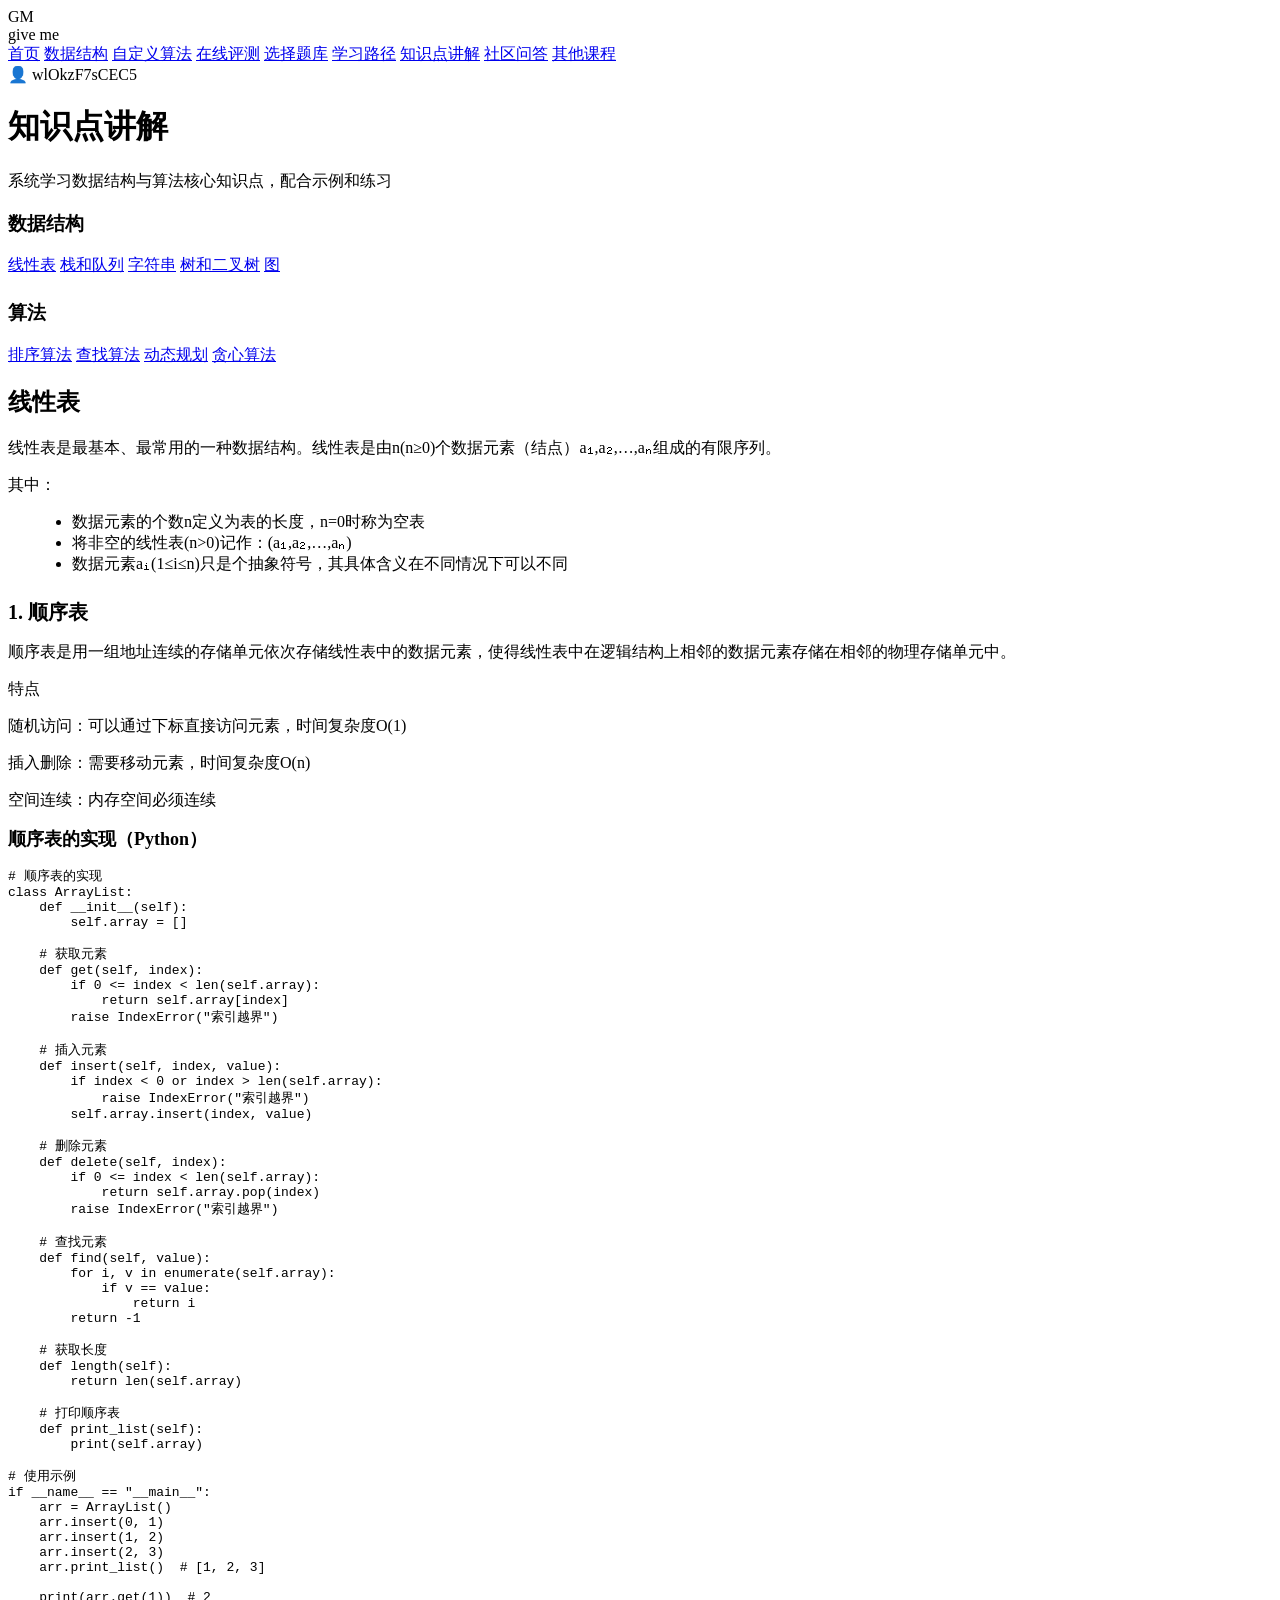
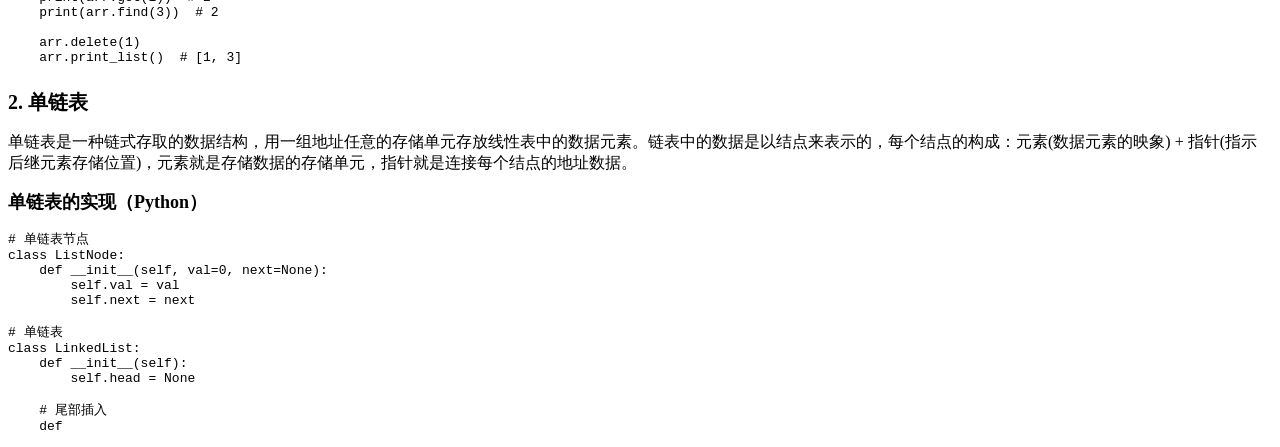
==== knowledge.html @ 27a197c5 "Add files via upload" ====
<!DOCTYPE html>
<html lang="zh-CN">
<head>
    <meta charset="UTF-8">
    <meta name="viewport" content="width=device-width, initial-scale=1.0">
    <title>知识点讲解 - give me</title>
    <link rel="stylesheet" href="css/style.css">
</head>
<body>
<!-- 顶部导航 -->
<header class="header">
    <div class="container">
        <nav class="nav">
            <div class="logo">
                <div class="logo-icon">GM</div>
                <div class="logo-text">give me</div>
            </div>

            <div class="nav-menu">
                <a href="index.html" class="nav-link">首页</a>
                <a href="data-structure.html" class="nav-link">数据结构</a>
                <a href="custom-algorithm.html" class="nav-link">自定义算法</a>
                <a href="online-judge.html" class="nav-link">在线评测</a>
                <a href="choice-question.html" class="nav-link">选择题库</a>
                <a href="learning-path.html" class="nav-link">学习路径</a>
                <a href="knowledge.html" class="nav-link active">知识点讲解</a>
                <a href="community.html" class="nav-link">社区问答</a>
                <a href="other-courses.html" class="nav-link">其他课程</a>
            </div>

            <div class="user-profile" onclick="window.location.href='profile.html'">
                <span>👤</span>
                <span>wlOkzF7sCEC5</span>
            </div>
        </nav>
    </div>
</header>

<!-- 主体内容 -->
<main class="container page">
    <div class="page-header">
        <h1 class="page-title">知识点讲解</h1>
        <p class="page-desc">系统学习数据结构与算法核心知识点，配合示例和练习</p>
    </div>

    <div class="knowledge-container">
        <!-- 侧边栏导航 -->
        <div class="knowledge-sidebar">
            <h3 class="sidebar-title">数据结构</h3>
            <div class="sidebar-menu">
                <a href="#linear-list" class="sidebar-link active">线性表</a>
                <a href="#stack" class="sidebar-link">栈和队列</a>
                <a href="#string" class="sidebar-link">字符串</a>
                <a href="#binary-tree" class="sidebar-link">树和二叉树</a>
                <a href="#graph" class="sidebar-link">图</a>
            </div>

            <h3 class="sidebar-title" style="margin-top: 24px">算法</h3>
            <div class="sidebar-menu">
                <a href="#sort" class="sidebar-link">排序算法</a>
                <a href="#search" class="sidebar-link">查找算法</a>
                <a href="#dynamic-programming" class="sidebar-link">动态规划</a>
                <a href="#greedy" class="sidebar-link">贪心算法</a>
            </div>
        </div>

        <!-- 内容区域 -->
        <div class="knowledge-content">
            <!-- 线性表 -->
            <section id="linear-list" class="content-section">
                <h2 class="section-subtitle">线性表</h2>
                <p class="content-text">线性表是最基本、最常用的一种数据结构。线性表是由n(n≥0)个数据元素（结点）a₁,a₂,…,aₙ组成的有限序列。</p>
                <p class="content-text">其中：</p>
                <ul style="margin-left: 24px; margin-bottom: 16px; color: var(--text-secondary);">
                    <li>数据元素的个数n定义为表的长度，n=0时称为空表</li>
                    <li>将非空的线性表(n>0)记作：(a₁,a₂,…,aₙ)</li>
                    <li>数据元素aᵢ(1≤i≤n)只是个抽象符号，其具体含义在不同情况下可以不同</li>
                </ul>

                <h3 style="margin: 24px 0 16px; font-size: 20px; font-weight: 600;">1. 顺序表</h3>
                <p class="content-text">顺序表是用一组地址连续的存储单元依次存储线性表中的数据元素，使得线性表中在逻辑结构上相邻的数据元素存储在相邻的物理存储单元中。</p>

                <div class="content-note">
                    <div class="note-title">特点</div>
                    <p>随机访问：可以通过下标直接访问元素，时间复杂度O(1)</p>
                    <p>插入删除：需要移动元素，时间复杂度O(n)</p>
                    <p>空间连续：内存空间必须连续</p>
                </div>

                <h4 style="margin: 16px 0; font-size: 18px; font-weight: 600;">顺序表的实现（Python）</h4>
                <pre class="content-code">
# 顺序表的实现
class ArrayList:
    def __init__(self):
        self.array = []

    # 获取元素
    def get(self, index):
        if 0 <= index < len(self.array):
            return self.array[index]
        raise IndexError("索引越界")

    # 插入元素
    def insert(self, index, value):
        if index < 0 or index > len(self.array):
            raise IndexError("索引越界")
        self.array.insert(index, value)

    # 删除元素
    def delete(self, index):
        if 0 <= index < len(self.array):
            return self.array.pop(index)
        raise IndexError("索引越界")

    # 查找元素
    def find(self, value):
        for i, v in enumerate(self.array):
            if v == value:
                return i
        return -1

    # 获取长度
    def length(self):
        return len(self.array)

    # 打印顺序表
    def print_list(self):
        print(self.array)

# 使用示例
if __name__ == "__main__":
    arr = ArrayList()
    arr.insert(0, 1)
    arr.insert(1, 2)
    arr.insert(2, 3)
    arr.print_list()  # [1, 2, 3]

    print(arr.get(1))  # 2
    print(arr.find(3))  # 2

    arr.delete(1)
    arr.print_list()  # [1, 3]</pre>

                <h3 style="margin: 24px 0 16px; font-size: 20px; font-weight: 600;">2. 单链表</h3>
                <p class="content-text">单链表是一种链式存取的数据结构，用一组地址任意的存储单元存放线性表中的数据元素。链表中的数据是以结点来表示的，每个结点的构成：元素(数据元素的映象) + 指针(指示后继元素存储位置)，元素就是存储数据的存储单元，指针就是连接每个结点的地址数据。</p>

                <h4 style="margin: 16px 0; font-size: 18px; font-weight: 600;">单链表的实现（Python）</h4>
                <pre class="content-code">
# 单链表节点
class ListNode:
    def __init__(self, val=0, next=None):
        self.val = val
        self.next = next

# 单链表
class LinkedList:
    def __init__(self):
        self.head = None

    # 尾部插入
    def
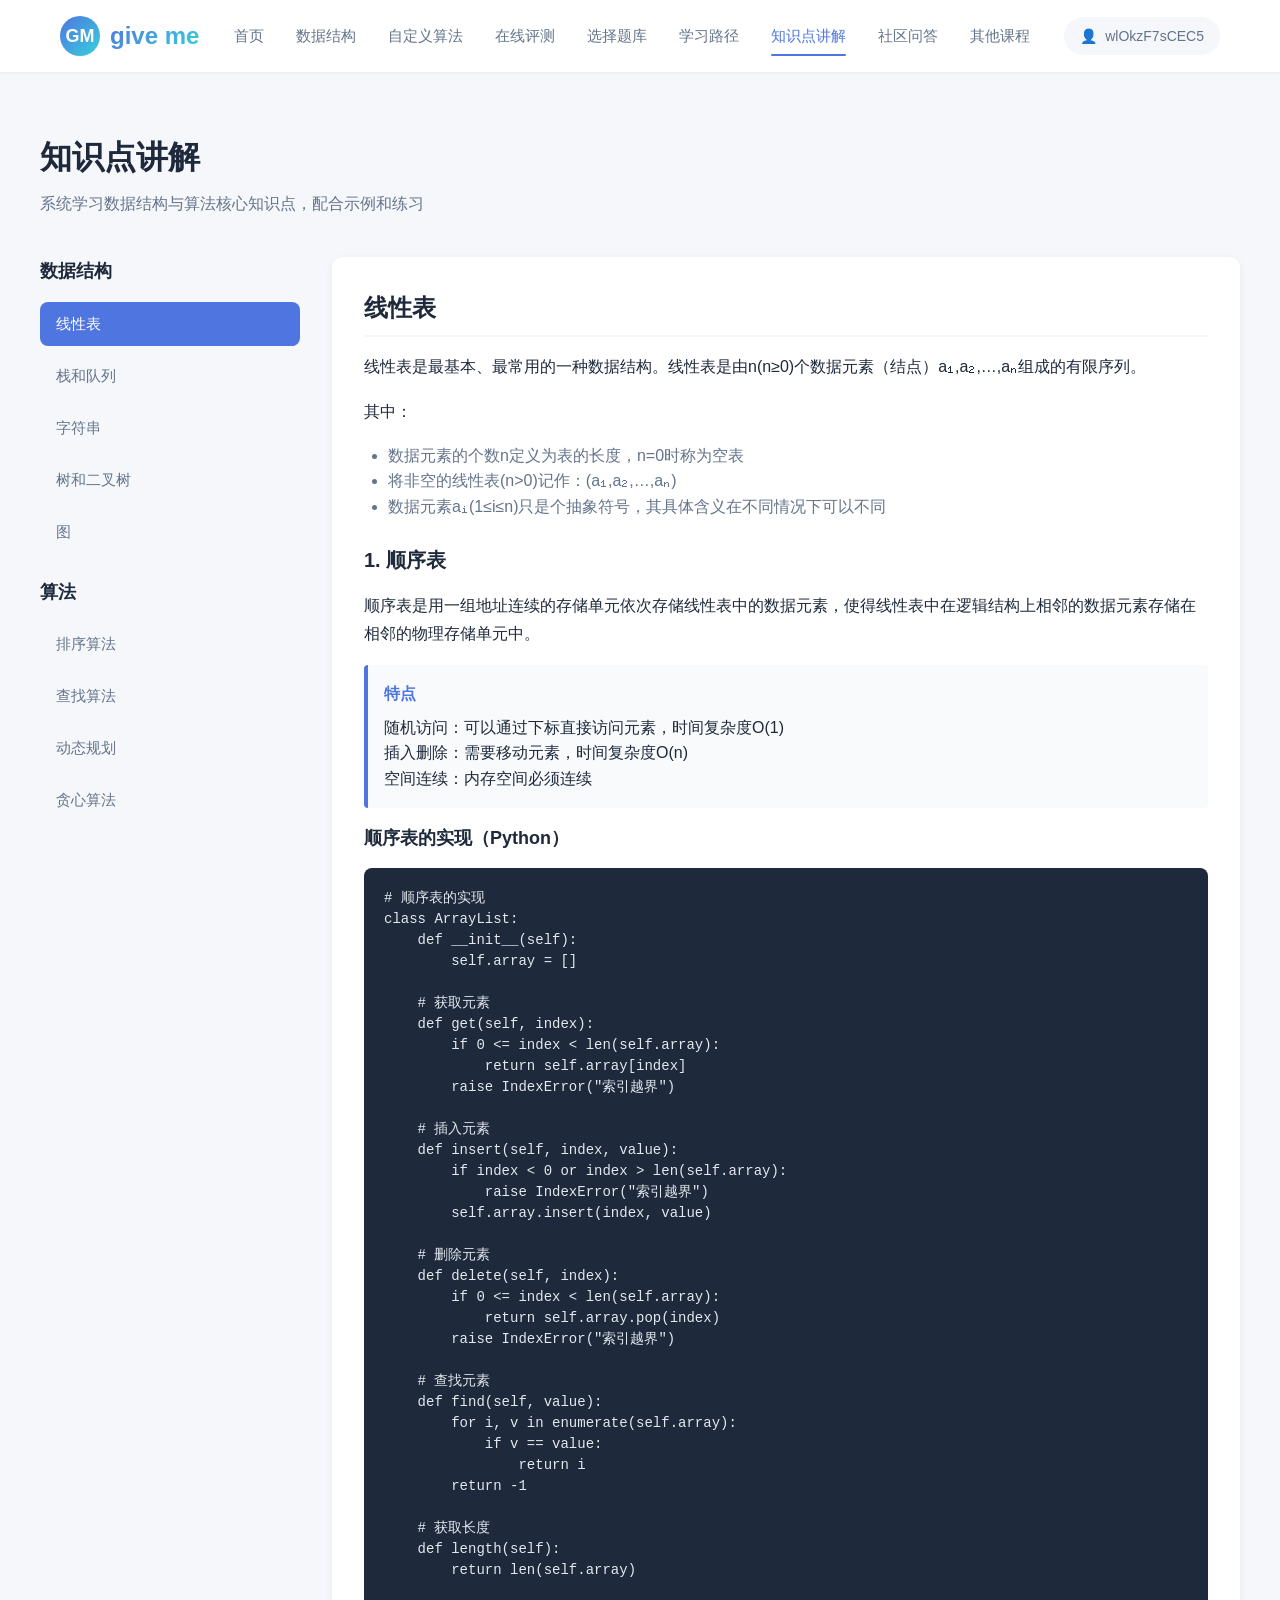
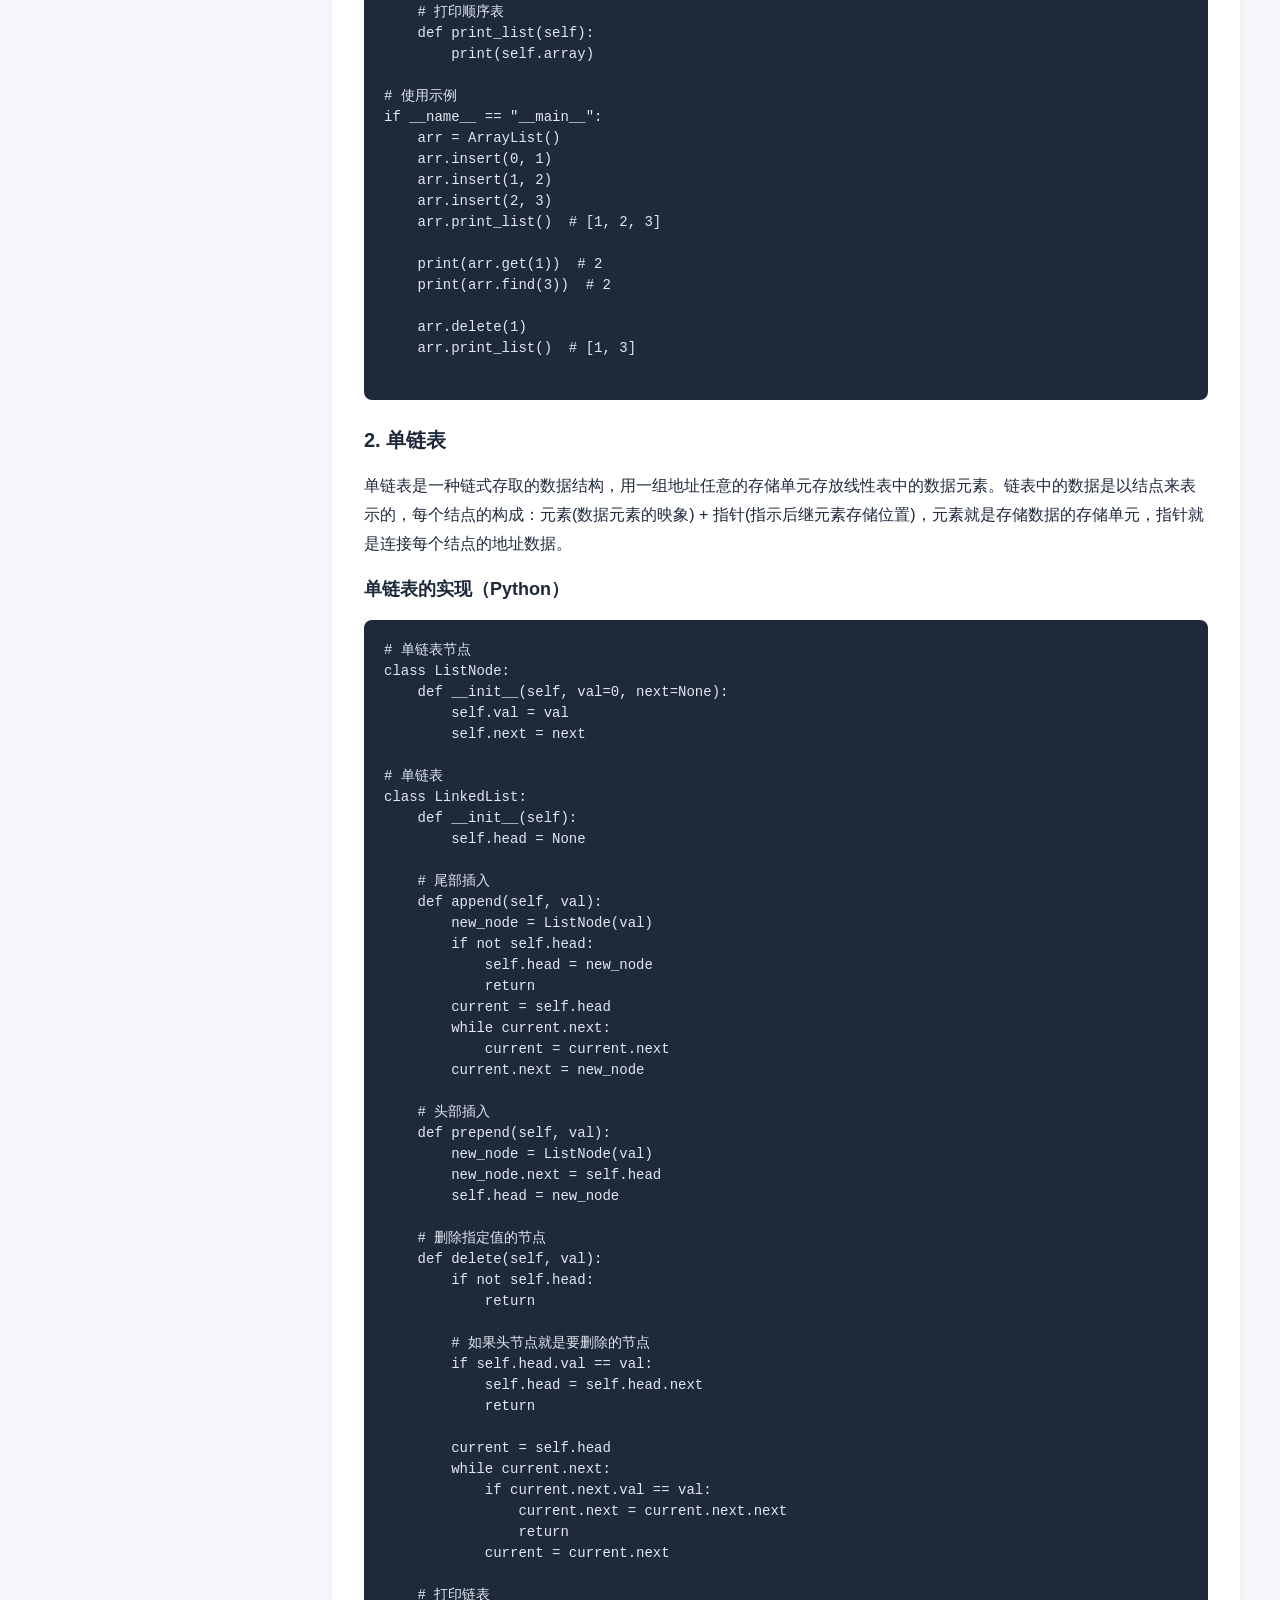
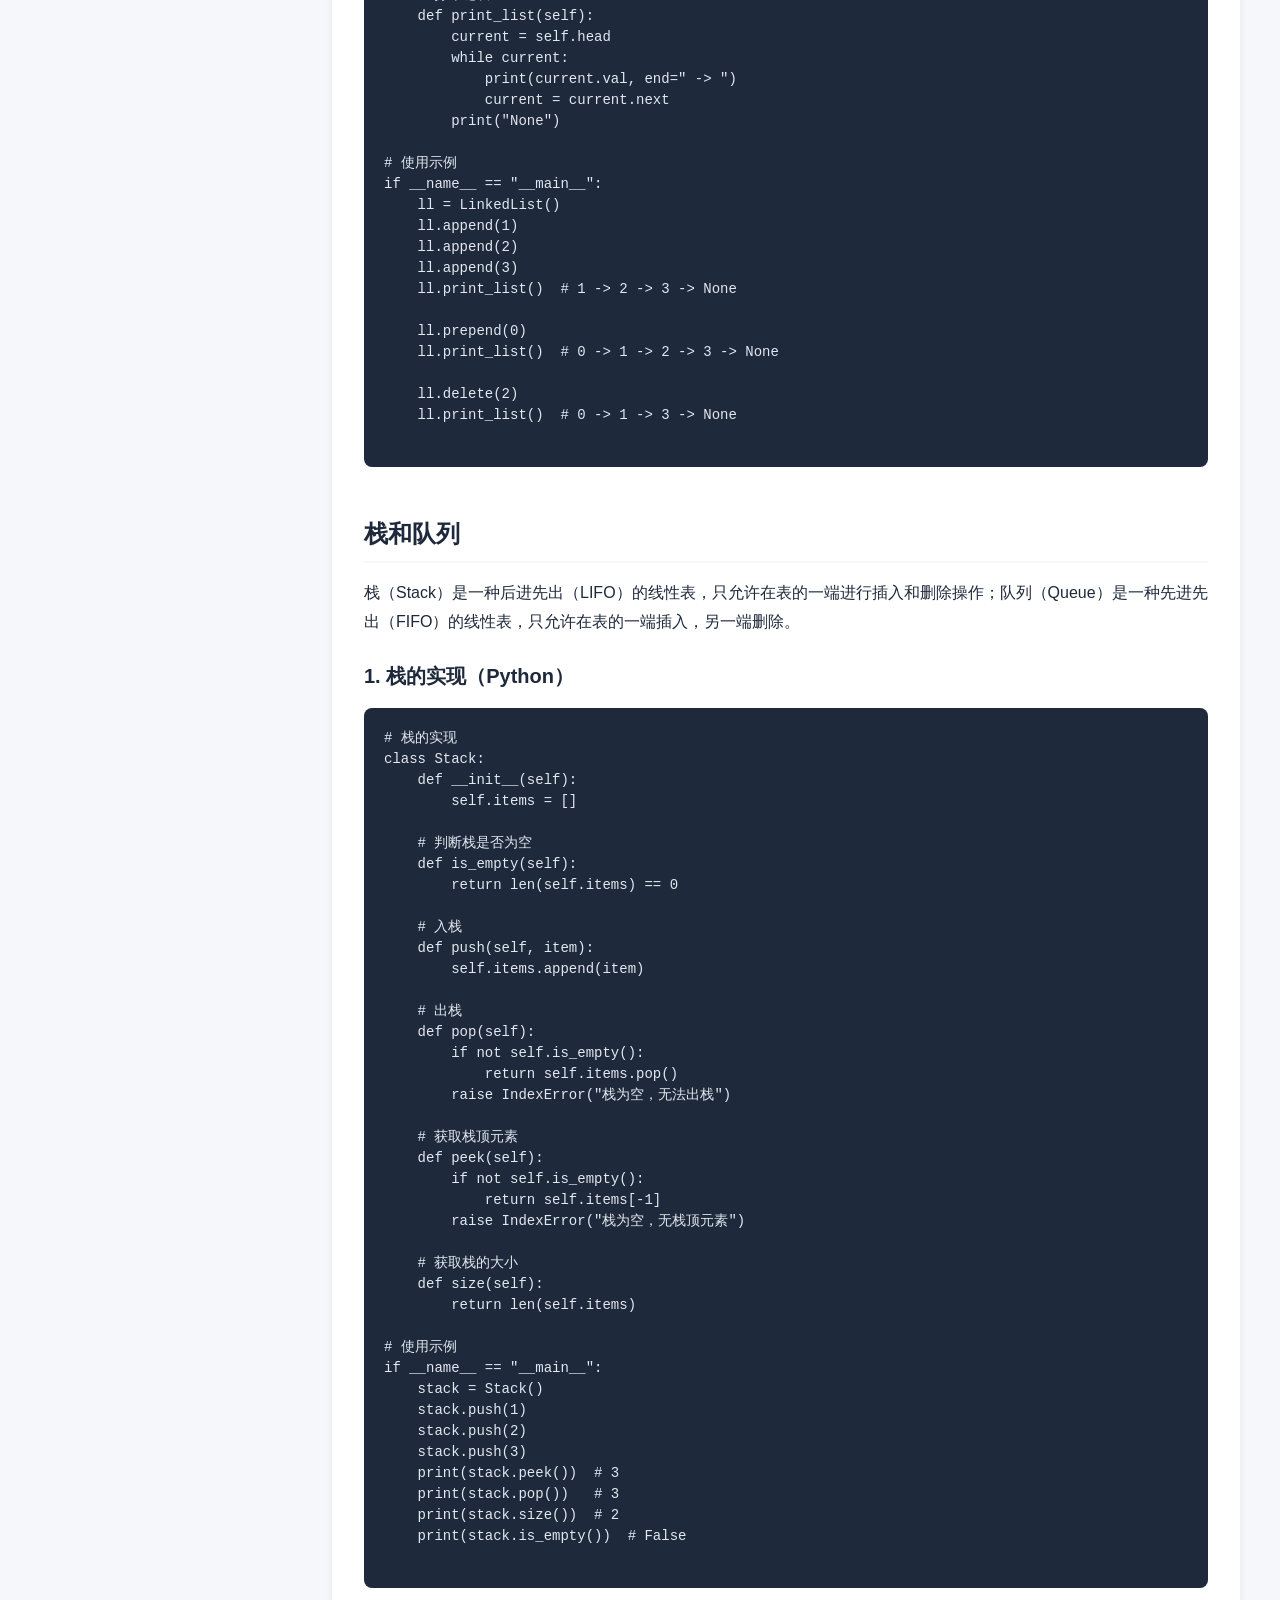
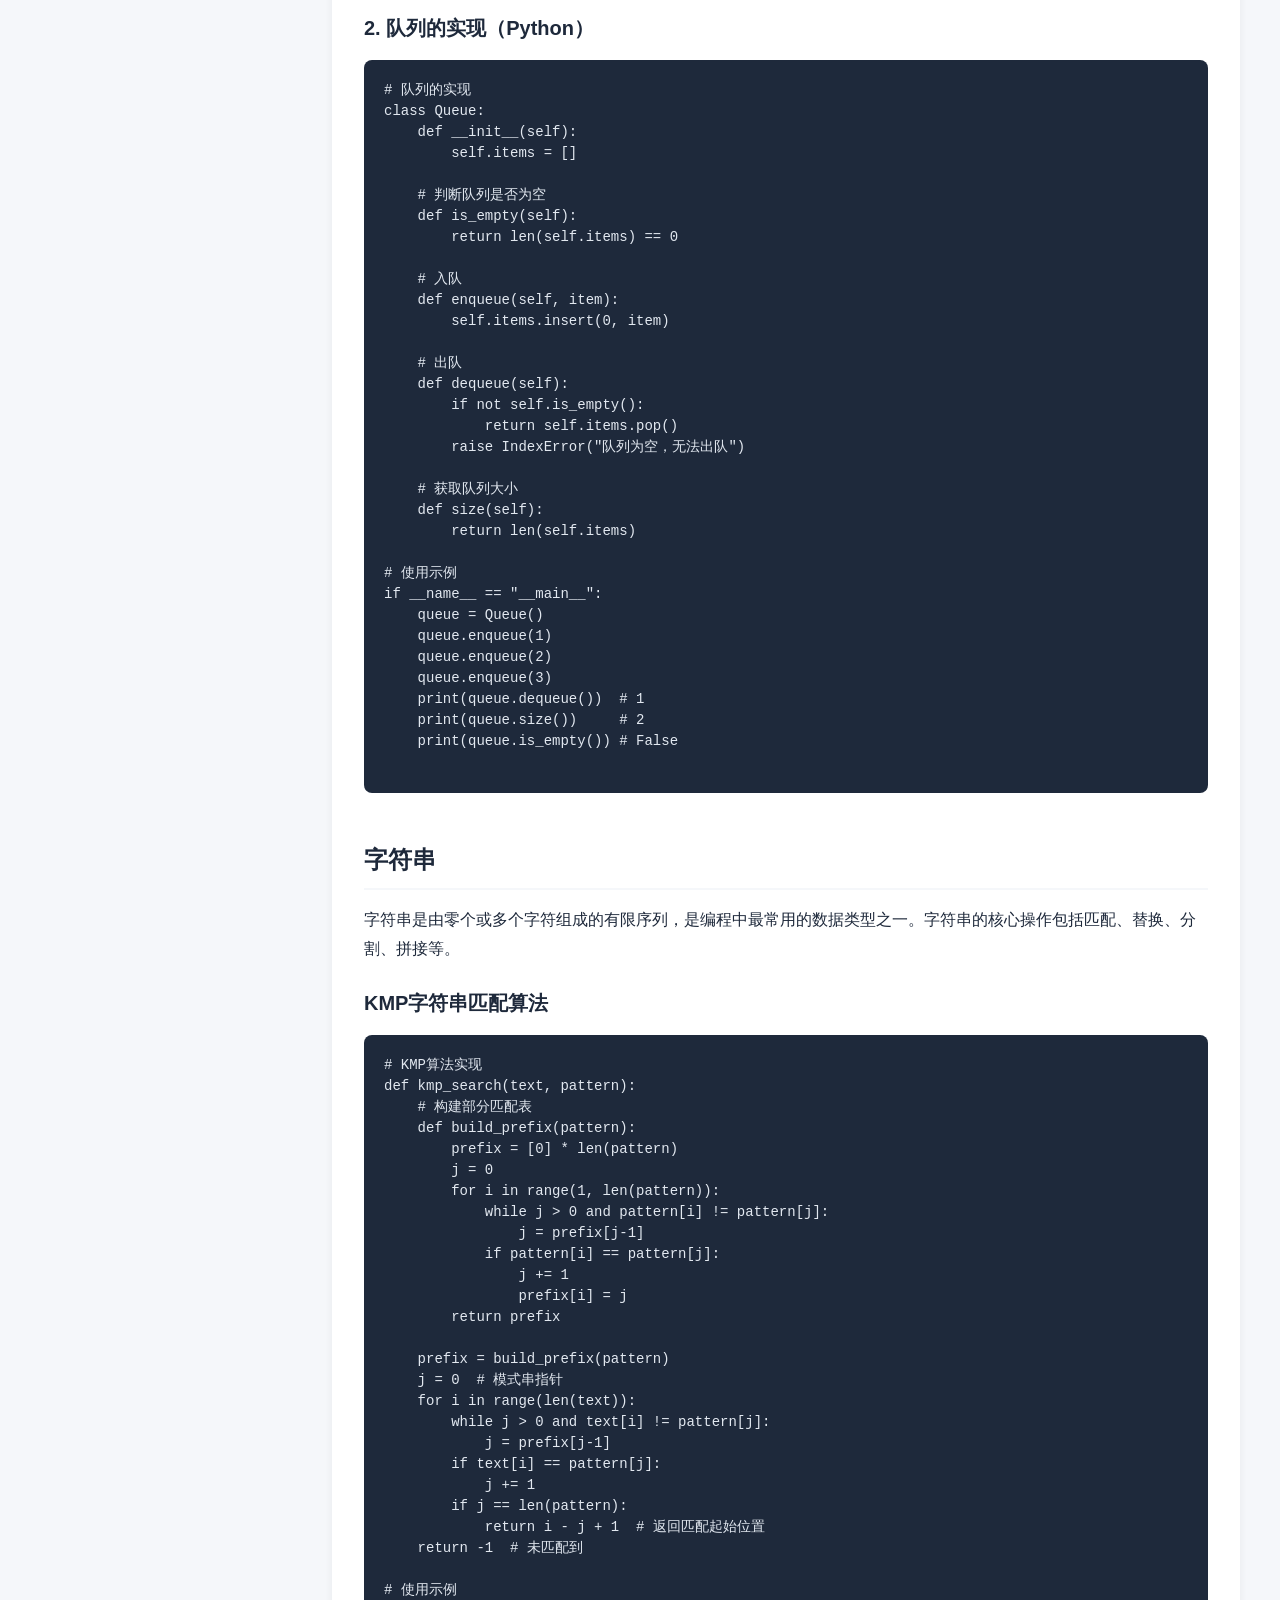
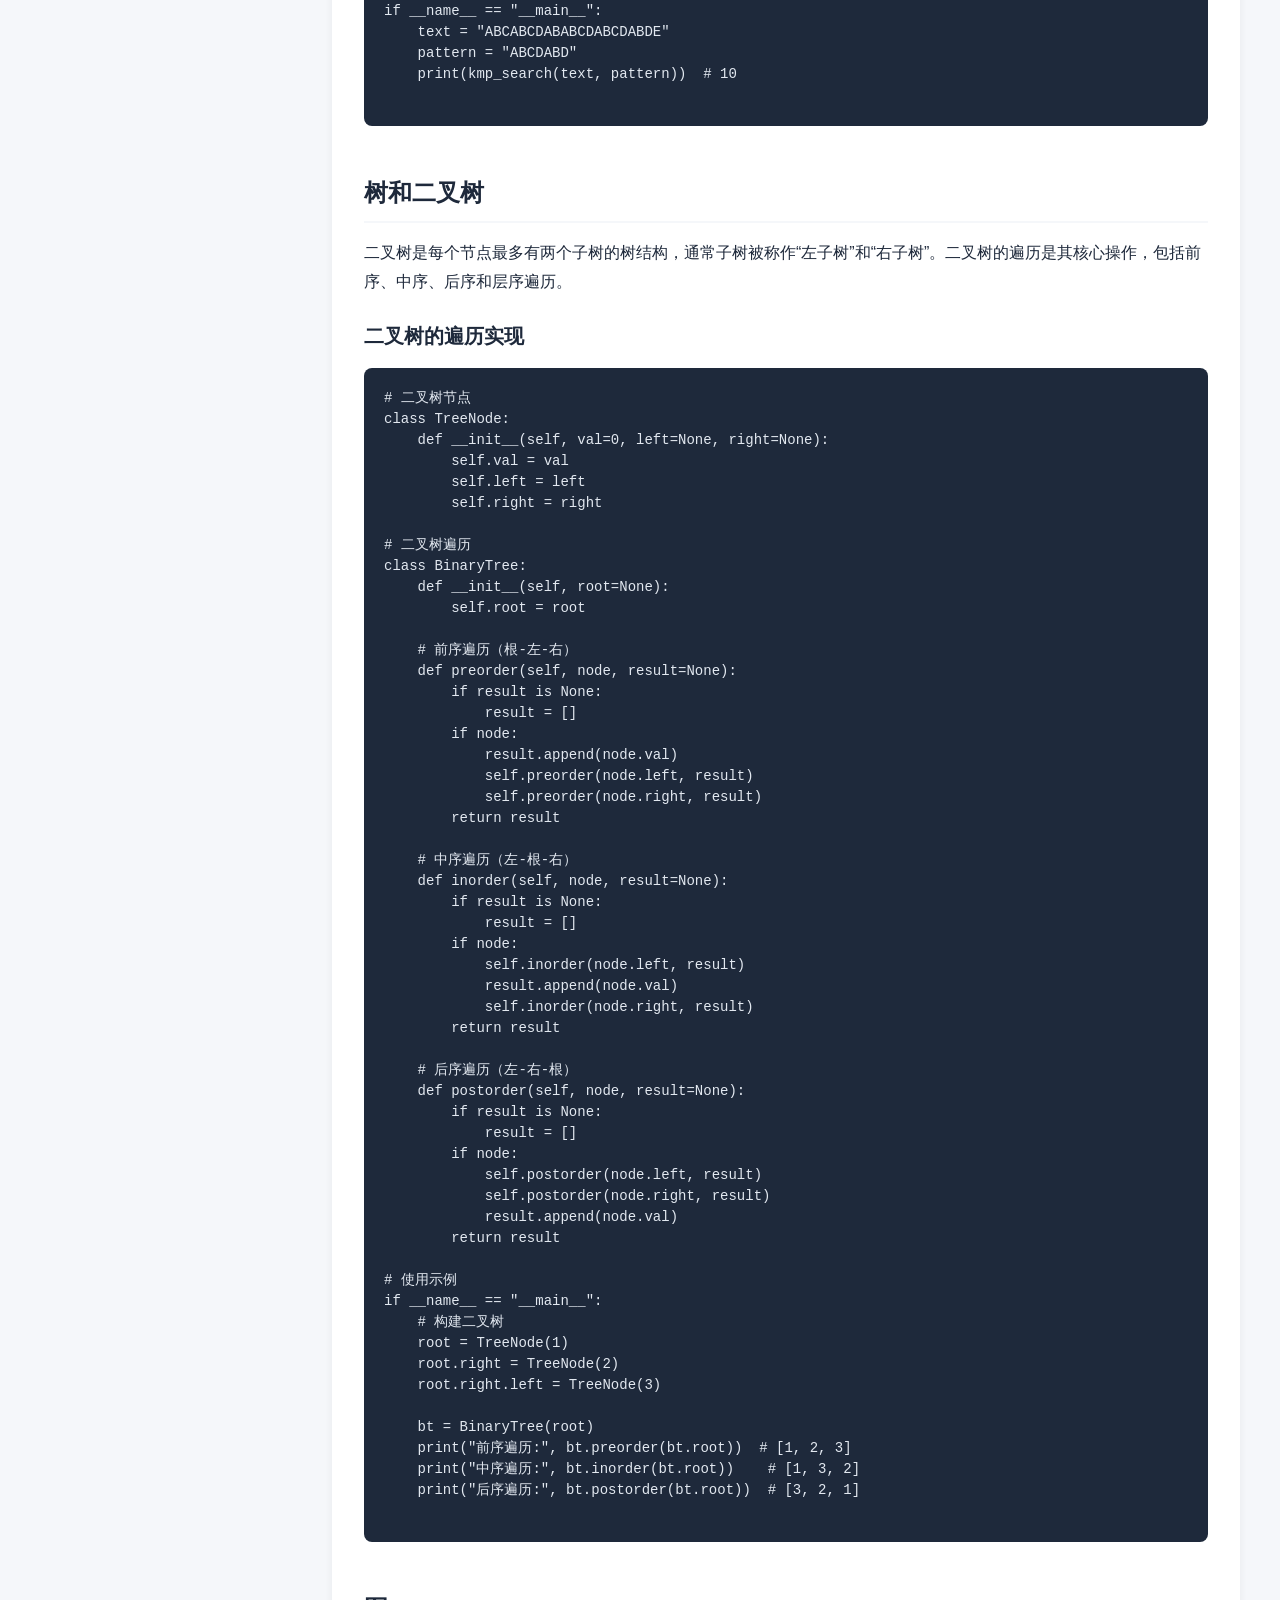
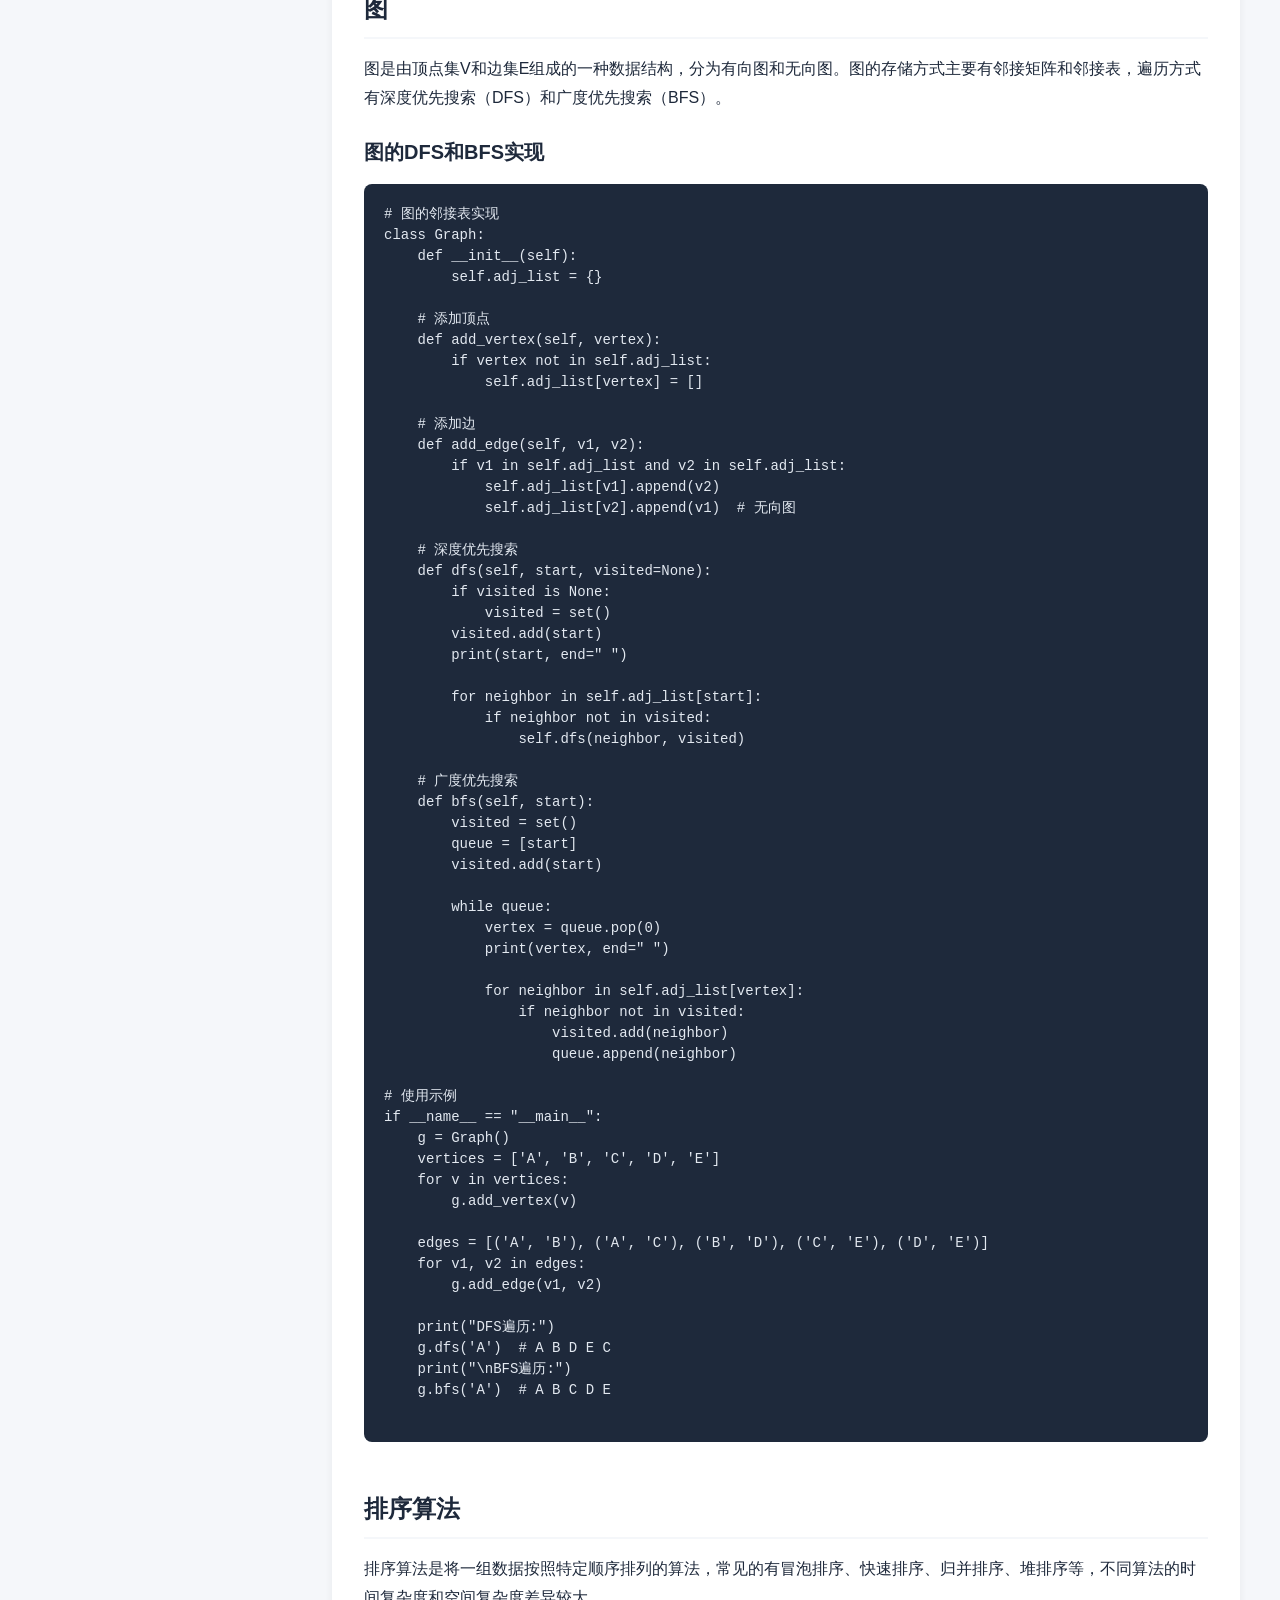
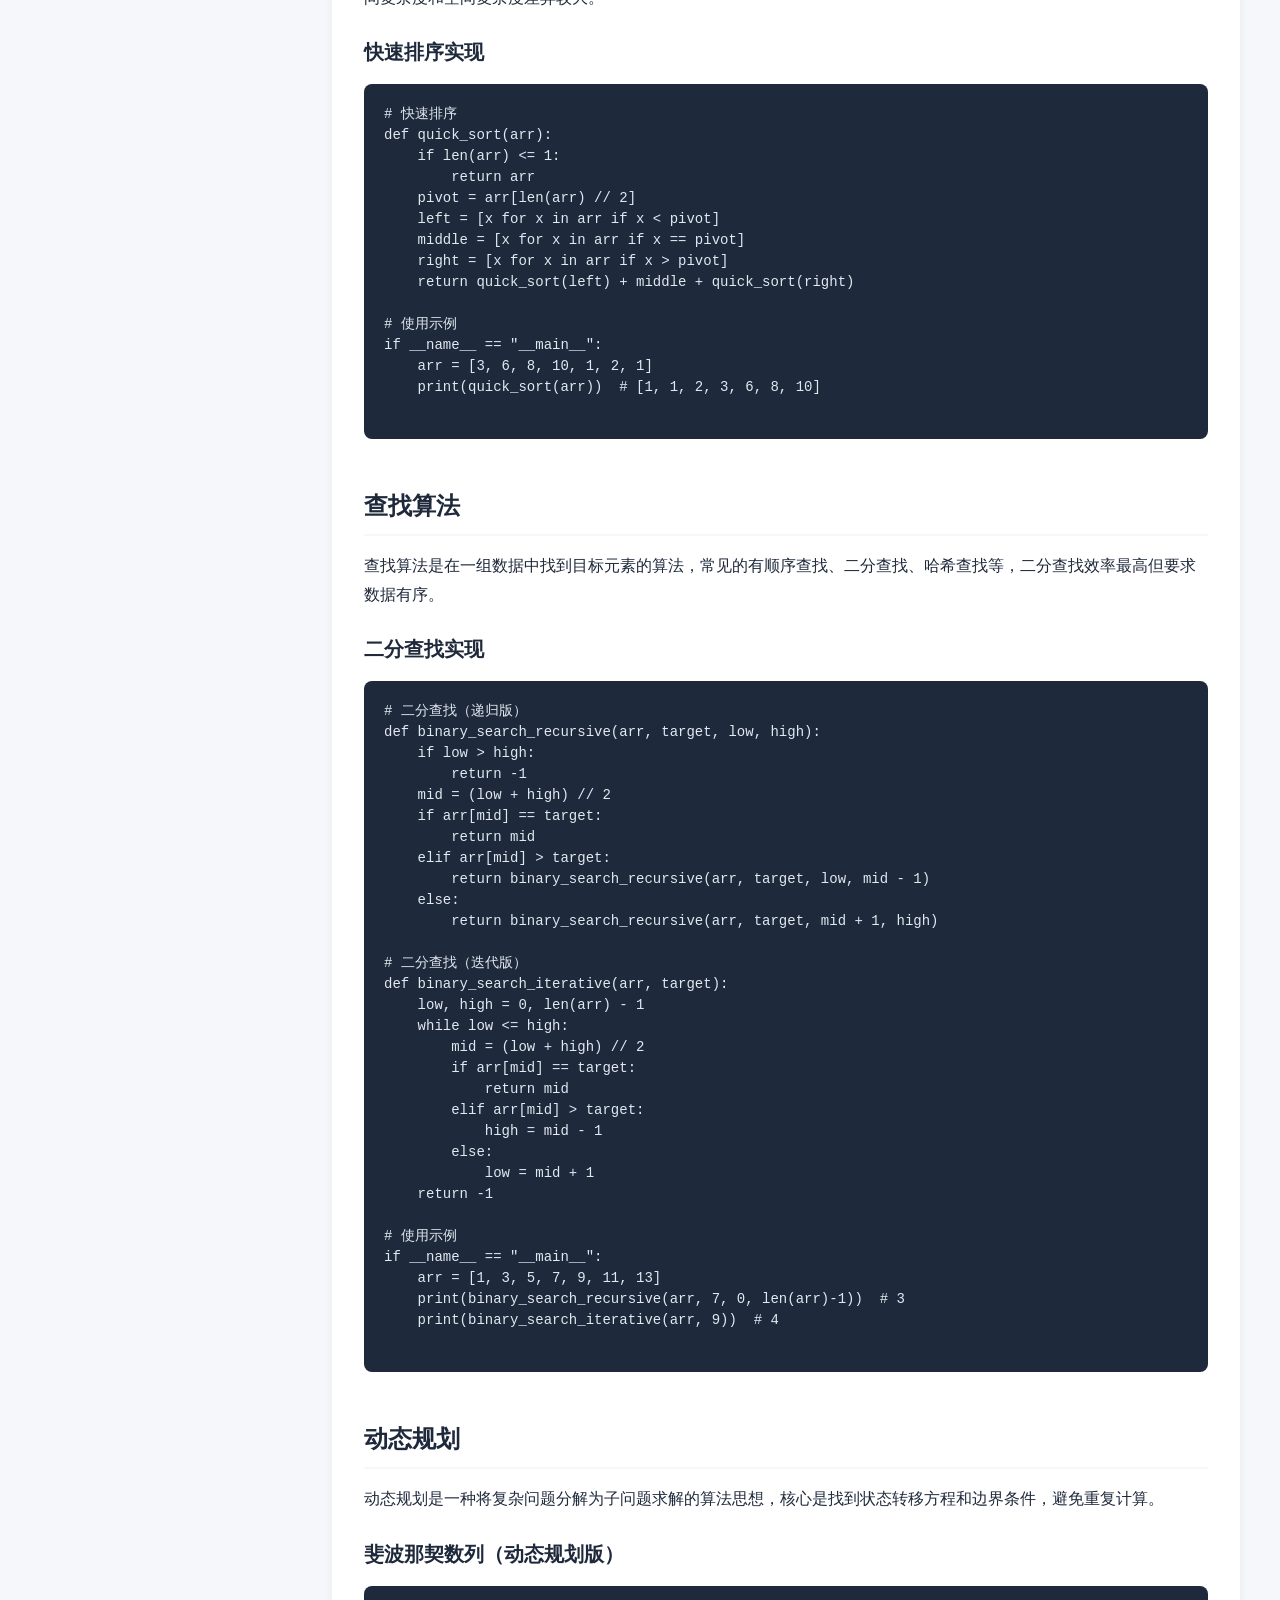
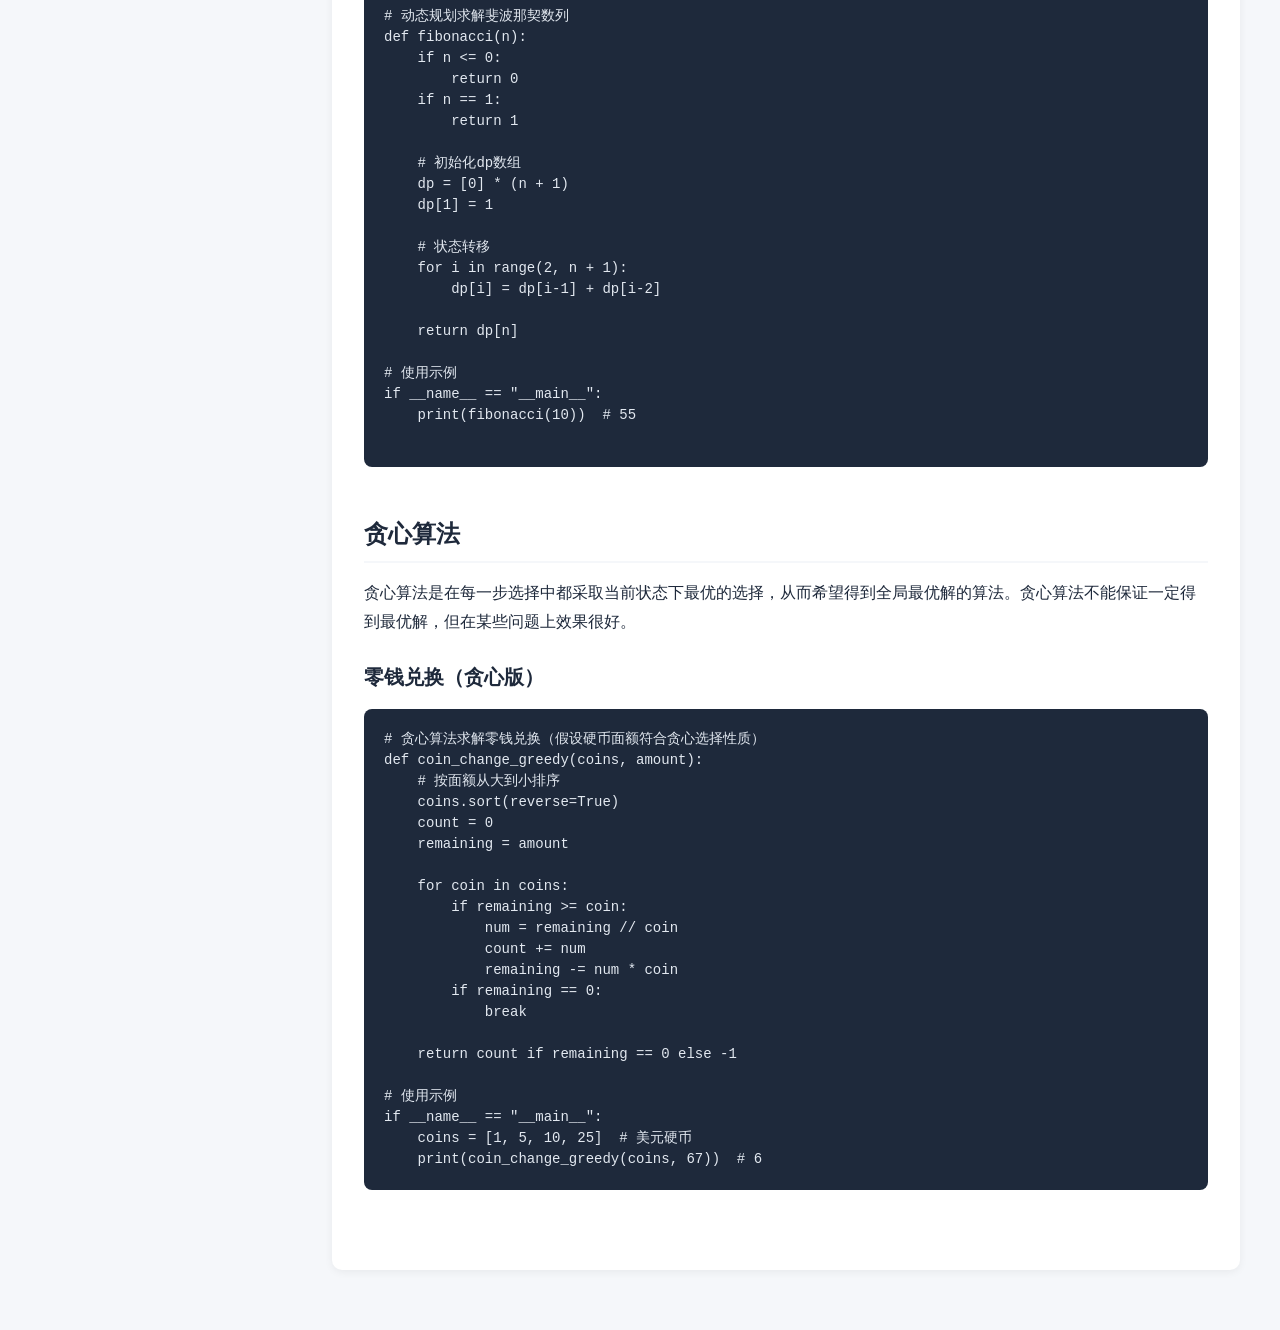
==== commit 32529944: "Add files via upload" ====
--- a/knowledge.html
+++ b/knowledge.html
@@ -4,7 +4,252 @@
     <meta charset="UTF-8">
     <meta name="viewport" content="width=device-width, initial-scale=1.0">
     <title>知识点讲解 - give me</title>
-    <link rel="stylesheet" href="css/style.css">
+    <style>
+        /* 全局样式重置 */
+        * {
+            margin: 0;
+            padding: 0;
+            box-sizing: border-box;
+            font-family: "Microsoft Yahei", "PingFang SC", sans-serif;
+        }
+
+        :root {
+            --primary-color: #4f75e0;
+            --text-primary: #1e293b;
+            --text-secondary: #64748b;
+            --bg-light: #f5f7fa;
+            --bg-white: #ffffff;
+            --border-color: #e2e8f0;
+            --shadow-sm: 0 2px 8px rgba(0, 0, 0, 0.06);
+        }
+
+        body {
+            background-color: var(--bg-light);
+            color: var(--text-primary);
+            line-height: 1.6;
+        }
+
+        .container {
+            max-width: 1200px;
+            margin: 0 auto;
+            padding: 0 20px;
+        }
+
+        /* 顶部导航栏 */
+        .header {
+            background-color: var(--bg-white);
+            box-shadow: 0 1px 3px rgba(0, 0, 0, 0.05);
+            padding: 16px 0;
+            position: sticky;
+            top: 0;
+            z-index: 100;
+        }
+
+        .nav {
+            display: flex;
+            justify-content: space-between;
+            align-items: center;
+        }
+
+        .logo {
+            display: flex;
+            align-items: center;
+            gap: 10px;
+        }
+
+        .logo-icon {
+            width: 40px;
+            height: 40px;
+            background: linear-gradient(135deg, var(--primary-color), #36d1dc);
+            color: #fff;
+            border-radius: 50%;
+            display: flex;
+            align-items: center;
+            justify-content: center;
+            font-size: 18px;
+            font-weight: bold;
+        }
+
+        .logo-text {
+            font-size: 24px;
+            font-weight: 600;
+            background: linear-gradient(135deg, var(--primary-color), #36d1dc);
+            -webkit-background-clip: text;
+            background-clip: text;
+            color: transparent;
+        }
+
+        .nav-menu {
+            display: flex;
+            gap: 32px;
+        }
+
+        .nav-link {
+            text-decoration: none;
+            color: var(--text-secondary);
+            font-size: 15px;
+            font-weight: 500;
+            padding: 8px 0;
+            position: relative;
+            transition: color 0.2s;
+        }
+
+        .nav-link:hover {
+            color: var(--primary-color);
+        }
+
+        .nav-link.active {
+            color: var(--primary-color);
+        }
+
+        .nav-link.active::after {
+            content: "";
+            position: absolute;
+            bottom: 0;
+            left: 0;
+            width: 100%;
+            height: 2px;
+            background-color: var(--primary-color);
+            border-radius: 2px;
+        }
+
+        .user-profile {
+            display: flex;
+            align-items: center;
+            gap: 8px;
+            padding: 8px 16px;
+            background-color: var(--bg-light);
+            border-radius: 24px;
+            cursor: pointer;
+            color: var(--text-secondary);
+            font-size: 14px;
+        }
+
+        /* 页面主体 */
+        .page {
+            padding: 60px 0;
+        }
+
+        .page-header {
+            margin-bottom: 40px;
+        }
+
+        .page-title {
+            font-size: 32px;
+            font-weight: 600;
+            color: var(--text-primary);
+            margin-bottom: 8px;
+        }
+
+        .page-desc {
+            font-size: 16px;
+            color: var(--text-secondary);
+        }
+
+        /* 知识点容器 */
+        .knowledge-container {
+            display: flex;
+            gap: 32px;
+            max-width: 1200px;
+            margin: 0 auto;
+        }
+
+        /* 侧边栏 */
+        .knowledge-sidebar {
+            width: 260px;
+            position: sticky;
+            top: 100px;
+            height: fit-content;
+        }
+
+        .sidebar-title {
+            font-size: 18px;
+            font-weight: 600;
+            color: var(--text-primary);
+            margin-bottom: 16px;
+        }
+
+        .sidebar-menu {
+            display: flex;
+            flex-direction: column;
+            gap: 8px;
+        }
+
+        .sidebar-link {
+            text-decoration: none;
+            color: var(--text-secondary);
+            font-size: 15px;
+            padding: 10px 16px;
+            border-radius: 8px;
+            transition: all 0.2s;
+        }
+
+        .sidebar-link:hover {
+            background-color: #f0f4ff;
+            color: var(--primary-color);
+        }
+
+        .sidebar-link.active {
+            background-color: var(--primary-color);
+            color: white;
+        }
+
+        /* 内容区域 */
+        .knowledge-content {
+            flex: 1;
+            background-color: var(--bg-white);
+            border-radius: 10px;
+            box-shadow: var(--shadow-sm);
+            padding: 32px;
+        }
+
+        .content-section {
+            margin-bottom: 48px;
+        }
+
+        .section-subtitle {
+            font-size: 24px;
+            font-weight: 600;
+            color: var(--text-primary);
+            margin-bottom: 16px;
+            padding-bottom: 8px;
+            border-bottom: 2px solid var(--bg-light);
+        }
+
+        .content-text {
+            font-size: 16px;
+            color: var(--text-primary);
+            margin-bottom: 16px;
+            line-height: 1.8;
+        }
+
+        .content-note {
+            background-color: #f8fafc;
+            border-left: 4px solid var(--primary-color);
+            padding: 16px;
+            border-radius: 4px;
+            margin: 16px 0;
+        }
+
+        .note-title {
+            font-weight: 600;
+            margin-bottom: 8px;
+            color: var(--primary-color);
+        }
+
+        /* 代码块样式 */
+        .content-code {
+            background-color: #1e293b;
+            color: #e2e8f0;
+            padding: 20px;
+            border-radius: 8px;
+            overflow-x: auto;
+            font-family: "Consolas", "Monaco", monospace;
+            font-size: 14px;
+            line-height: 1.5;
+            margin: 16px 0;
+        }
+    </style>
 </head>
 <body>
 <!-- 顶部导航 -->
@@ -139,7 +384,8 @@
     print(arr.find(3))  # 2
 
     arr.delete(1)
-    arr.print_list()  # [1, 3]</pre>
+    arr.print_list()  # [1, 3]
+                </pre>
 
                 <h3 style="margin: 24px 0 16px; font-size: 20px; font-weight: 600;">2. 单链表</h3>
                 <p class="content-text">单链表是一种链式存取的数据结构，用一组地址任意的存储单元存放线性表中的数据元素。链表中的数据是以结点来表示的，每个结点的构成：元素(数据元素的映象) + 指针(指示后继元素存储位置)，元素就是存储数据的存储单元，指针就是连接每个结点的地址数据。</p>
@@ -158,4 +404,457 @@
         self.head = None
 
     # 尾部插入
-    def+    def append(self, val):
+        new_node = ListNode(val)
+        if not self.head:
+            self.head = new_node
+            return
+        current = self.head
+        while current.next:
+            current = current.next
+        current.next = new_node
+
+    # 头部插入
+    def prepend(self, val):
+        new_node = ListNode(val)
+        new_node.next = self.head
+        self.head = new_node
+
+    # 删除指定值的节点
+    def delete(self, val):
+        if not self.head:
+            return
+
+        # 如果头节点就是要删除的节点
+        if self.head.val == val:
+            self.head = self.head.next
+            return
+
+        current = self.head
+        while current.next:
+            if current.next.val == val:
+                current.next = current.next.next
+                return
+            current = current.next
+
+    # 打印链表
+    def print_list(self):
+        current = self.head
+        while current:
+            print(current.val, end=" -> ")
+            current = current.next
+        print("None")
+
+# 使用示例
+if __name__ == "__main__":
+    ll = LinkedList()
+    ll.append(1)
+    ll.append(2)
+    ll.append(3)
+    ll.print_list()  # 1 -> 2 -> 3 -> None
+
+    ll.prepend(0)
+    ll.print_list()  # 0 -> 1 -> 2 -> 3 -> None
+
+    ll.delete(2)
+    ll.print_list()  # 0 -> 1 -> 3 -> None
+                </pre>
+            </section>
+
+            <!-- 栈和队列 -->
+            <section id="stack" class="content-section">
+                <h2 class="section-subtitle">栈和队列</h2>
+                <p class="content-text">栈（Stack）是一种后进先出（LIFO）的线性表，只允许在表的一端进行插入和删除操作；队列（Queue）是一种先进先出（FIFO）的线性表，只允许在表的一端插入，另一端删除。</p>
+
+                <h3 style="margin: 24px 0 16px; font-size: 20px; font-weight: 600;">1. 栈的实现（Python）</h3>
+                <pre class="content-code">
+# 栈的实现
+class Stack:
+    def __init__(self):
+        self.items = []
+
+    # 判断栈是否为空
+    def is_empty(self):
+        return len(self.items) == 0
+
+    # 入栈
+    def push(self, item):
+        self.items.append(item)
+
+    # 出栈
+    def pop(self):
+        if not self.is_empty():
+            return self.items.pop()
+        raise IndexError("栈为空，无法出栈")
+
+    # 获取栈顶元素
+    def peek(self):
+        if not self.is_empty():
+            return self.items[-1]
+        raise IndexError("栈为空，无栈顶元素")
+
+    # 获取栈的大小
+    def size(self):
+        return len(self.items)
+
+# 使用示例
+if __name__ == "__main__":
+    stack = Stack()
+    stack.push(1)
+    stack.push(2)
+    stack.push(3)
+    print(stack.peek())  # 3
+    print(stack.pop())   # 3
+    print(stack.size())  # 2
+    print(stack.is_empty())  # False
+                </pre>
+
+                <h3 style="margin: 24px 0 16px; font-size: 20px; font-weight: 600;">2. 队列的实现（Python）</h3>
+                <pre class="content-code">
+# 队列的实现
+class Queue:
+    def __init__(self):
+        self.items = []
+
+    # 判断队列是否为空
+    def is_empty(self):
+        return len(self.items) == 0
+
+    # 入队
+    def enqueue(self, item):
+        self.items.insert(0, item)
+
+    # 出队
+    def dequeue(self):
+        if not self.is_empty():
+            return self.items.pop()
+        raise IndexError("队列为空，无法出队")
+
+    # 获取队列大小
+    def size(self):
+        return len(self.items)
+
+# 使用示例
+if __name__ == "__main__":
+    queue = Queue()
+    queue.enqueue(1)
+    queue.enqueue(2)
+    queue.enqueue(3)
+    print(queue.dequeue())  # 1
+    print(queue.size())     # 2
+    print(queue.is_empty()) # False
+                </pre>
+            </section>
+
+            <!-- 字符串 -->
+            <section id="string" class="content-section">
+                <h2 class="section-subtitle">字符串</h2>
+                <p class="content-text">字符串是由零个或多个字符组成的有限序列，是编程中最常用的数据类型之一。字符串的核心操作包括匹配、替换、分割、拼接等。</p>
+
+                <h3 style="margin: 24px 0 16px; font-size: 20px; font-weight: 600;">KMP字符串匹配算法</h3>
+                <pre class="content-code">
+# KMP算法实现
+def kmp_search(text, pattern):
+    # 构建部分匹配表
+    def build_prefix(pattern):
+        prefix = [0] * len(pattern)
+        j = 0
+        for i in range(1, len(pattern)):
+            while j > 0 and pattern[i] != pattern[j]:
+                j = prefix[j-1]
+            if pattern[i] == pattern[j]:
+                j += 1
+                prefix[i] = j
+        return prefix
+
+    prefix = build_prefix(pattern)
+    j = 0  # 模式串指针
+    for i in range(len(text)):
+        while j > 0 and text[i] != pattern[j]:
+            j = prefix[j-1]
+        if text[i] == pattern[j]:
+            j += 1
+        if j == len(pattern):
+            return i - j + 1  # 返回匹配起始位置
+    return -1  # 未匹配到
+
+# 使用示例
+if __name__ == "__main__":
+    text = "ABCABCDABABCDABCDABDE"
+    pattern = "ABCDABD"
+    print(kmp_search(text, pattern))  # 10
+                </pre>
+            </section>
+
+            <!-- 树和二叉树 -->
+            <section id="binary-tree" class="content-section">
+                <h2 class="section-subtitle">树和二叉树</h2>
+                <p class="content-text">二叉树是每个节点最多有两个子树的树结构，通常子树被称作“左子树”和“右子树”。二叉树的遍历是其核心操作，包括前序、中序、后序和层序遍历。</p>
+
+                <h3 style="margin: 24px 0 16px; font-size: 20px; font-weight: 600;">二叉树的遍历实现</h3>
+                <pre class="content-code">
+# 二叉树节点
+class TreeNode:
+    def __init__(self, val=0, left=None, right=None):
+        self.val = val
+        self.left = left
+        self.right = right
+
+# 二叉树遍历
+class BinaryTree:
+    def __init__(self, root=None):
+        self.root = root
+
+    # 前序遍历（根-左-右）
+    def preorder(self, node, result=None):
+        if result is None:
+            result = []
+        if node:
+            result.append(node.val)
+            self.preorder(node.left, result)
+            self.preorder(node.right, result)
+        return result
+
+    # 中序遍历（左-根-右）
+    def inorder(self, node, result=None):
+        if result is None:
+            result = []
+        if node:
+            self.inorder(node.left, result)
+            result.append(node.val)
+            self.inorder(node.right, result)
+        return result
+
+    # 后序遍历（左-右-根）
+    def postorder(self, node, result=None):
+        if result is None:
+            result = []
+        if node:
+            self.postorder(node.left, result)
+            self.postorder(node.right, result)
+            result.append(node.val)
+        return result
+
+# 使用示例
+if __name__ == "__main__":
+    # 构建二叉树
+    root = TreeNode(1)
+    root.right = TreeNode(2)
+    root.right.left = TreeNode(3)
+
+    bt = BinaryTree(root)
+    print("前序遍历:", bt.preorder(bt.root))  # [1, 2, 3]
+    print("中序遍历:", bt.inorder(bt.root))    # [1, 3, 2]
+    print("后序遍历:", bt.postorder(bt.root))  # [3, 2, 1]
+                </pre>
+            </section>
+
+            <!-- 图 -->
+            <section id="graph" class="content-section">
+                <h2 class="section-subtitle">图</h2>
+                <p class="content-text">图是由顶点集V和边集E组成的一种数据结构，分为有向图和无向图。图的存储方式主要有邻接矩阵和邻接表，遍历方式有深度优先搜索（DFS）和广度优先搜索（BFS）。</p>
+
+                <h3 style="margin: 24px 0 16px; font-size: 20px; font-weight: 600;">图的DFS和BFS实现</h3>
+                <pre class="content-code">
+# 图的邻接表实现
+class Graph:
+    def __init__(self):
+        self.adj_list = {}
+
+    # 添加顶点
+    def add_vertex(self, vertex):
+        if vertex not in self.adj_list:
+            self.adj_list[vertex] = []
+
+    # 添加边
+    def add_edge(self, v1, v2):
+        if v1 in self.adj_list and v2 in self.adj_list:
+            self.adj_list[v1].append(v2)
+            self.adj_list[v2].append(v1)  # 无向图
+
+    # 深度优先搜索
+    def dfs(self, start, visited=None):
+        if visited is None:
+            visited = set()
+        visited.add(start)
+        print(start, end=" ")
+
+        for neighbor in self.adj_list[start]:
+            if neighbor not in visited:
+                self.dfs(neighbor, visited)
+
+    # 广度优先搜索
+    def bfs(self, start):
+        visited = set()
+        queue = [start]
+        visited.add(start)
+
+        while queue:
+            vertex = queue.pop(0)
+            print(vertex, end=" ")
+
+            for neighbor in self.adj_list[vertex]:
+                if neighbor not in visited:
+                    visited.add(neighbor)
+                    queue.append(neighbor)
+
+# 使用示例
+if __name__ == "__main__":
+    g = Graph()
+    vertices = ['A', 'B', 'C', 'D', 'E']
+    for v in vertices:
+        g.add_vertex(v)
+
+    edges = [('A', 'B'), ('A', 'C'), ('B', 'D'), ('C', 'E'), ('D', 'E')]
+    for v1, v2 in edges:
+        g.add_edge(v1, v2)
+
+    print("DFS遍历:")
+    g.dfs('A')  # A B D E C
+    print("\nBFS遍历:")
+    g.bfs('A')  # A B C D E
+                </pre>
+            </section>
+
+            <!-- 排序算法 -->
+            <section id="sort" class="content-section">
+                <h2 class="section-subtitle">排序算法</h2>
+                <p class="content-text">排序算法是将一组数据按照特定顺序排列的算法，常见的有冒泡排序、快速排序、归并排序、堆排序等，不同算法的时间复杂度和空间复杂度差异较大。</p>
+
+                <h3 style="margin: 24px 0 16px; font-size: 20px; font-weight: 600;">快速排序实现</h3>
+                <pre class="content-code">
+# 快速排序
+def quick_sort(arr):
+    if len(arr) <= 1:
+        return arr
+    pivot = arr[len(arr) // 2]
+    left = [x for x in arr if x < pivot]
+    middle = [x for x in arr if x == pivot]
+    right = [x for x in arr if x > pivot]
+    return quick_sort(left) + middle + quick_sort(right)
+
+# 使用示例
+if __name__ == "__main__":
+    arr = [3, 6, 8, 10, 1, 2, 1]
+    print(quick_sort(arr))  # [1, 1, 2, 3, 6, 8, 10]
+                </pre>
+            </section>
+
+            <!-- 查找算法 -->
+            <section id="search" class="content-section">
+                <h2 class="section-subtitle">查找算法</h2>
+                <p class="content-text">查找算法是在一组数据中找到目标元素的算法，常见的有顺序查找、二分查找、哈希查找等，二分查找效率最高但要求数据有序。</p>
+
+                <h3 style="margin: 24px 0 16px; font-size: 20px; font-weight: 600;">二分查找实现</h3>
+                <pre class="content-code">
+# 二分查找（递归版）
+def binary_search_recursive(arr, target, low, high):
+    if low > high:
+        return -1
+    mid = (low + high) // 2
+    if arr[mid] == target:
+        return mid
+    elif arr[mid] > target:
+        return binary_search_recursive(arr, target, low, mid - 1)
+    else:
+        return binary_search_recursive(arr, target, mid + 1, high)
+
+# 二分查找（迭代版）
+def binary_search_iterative(arr, target):
+    low, high = 0, len(arr) - 1
+    while low <= high:
+        mid = (low + high) // 2
+        if arr[mid] == target:
+            return mid
+        elif arr[mid] > target:
+            high = mid - 1
+        else:
+            low = mid + 1
+    return -1
+
+# 使用示例
+if __name__ == "__main__":
+    arr = [1, 3, 5, 7, 9, 11, 13]
+    print(binary_search_recursive(arr, 7, 0, len(arr)-1))  # 3
+    print(binary_search_iterative(arr, 9))  # 4
+                </pre>
+            </section>
+
+            <!-- 动态规划 -->
+            <section id="dynamic-programming" class="content-section">
+                <h2 class="section-subtitle">动态规划</h2>
+                <p class="content-text">动态规划是一种将复杂问题分解为子问题求解的算法思想，核心是找到状态转移方程和边界条件，避免重复计算。</p>
+
+                <h3 style="margin: 24px 0 16px; font-size: 20px; font-weight: 600;">斐波那契数列（动态规划版）</h3>
+                <pre class="content-code">
+# 动态规划求解斐波那契数列
+def fibonacci(n):
+    if n <= 0:
+        return 0
+    if n == 1:
+        return 1
+
+    # 初始化dp数组
+    dp = [0] * (n + 1)
+    dp[1] = 1
+
+    # 状态转移
+    for i in range(2, n + 1):
+        dp[i] = dp[i-1] + dp[i-2]
+
+    return dp[n]
+
+# 使用示例
+if __name__ == "__main__":
+    print(fibonacci(10))  # 55
+                </pre>
+            </section>
+
+            <!-- 贪心算法 -->
+            <section id="greedy" class="content-section">
+                <h2 class="section-subtitle">贪心算法</h2>
+                <p class="content-text">贪心算法是在每一步选择中都采取当前状态下最优的选择，从而希望得到全局最优解的算法。贪心算法不能保证一定得到最优解，但在某些问题上效果很好。</p>
+
+                <h3 style="margin: 24px 0 16px; font-size: 20px; font-weight: 600;">零钱兑换（贪心版）</h3>
+                <pre class="content-code">
+# 贪心算法求解零钱兑换（假设硬币面额符合贪心选择性质）
+def coin_change_greedy(coins, amount):
+    # 按面额从大到小排序
+    coins.sort(reverse=True)
+    count = 0
+    remaining = amount
+
+    for coin in coins:
+        if remaining >= coin:
+            num = remaining // coin
+            count += num
+            remaining -= num * coin
+        if remaining == 0:
+            break
+
+    return count if remaining == 0 else -1
+
+# 使用示例
+if __name__ == "__main__":
+    coins = [1, 5, 10, 25]  # 美元硬币
+    print(coin_change_greedy(coins, 67))  # 6
+</pre>
+            </section>
+        </div>
+    </div>
+</main>
+
+<!-- Dify 悬浮按钮（已补全，部署后自动显示） -->
+<script>
+    window.difyChatbotConfig = {
+      token: '1b0y0qPTU7sGVaxA',
+      baseUrl: 'https://api.dify.ai',
+      welcomeMessage: '你好！有任何知识点问题都可以问我～'
+    }
+</script>
+<script src="https://api.dify.ai/embed.min.js" id="1b0y0qPTU7sGVaxA" defer></script>
+<style>
+    #dify-chatbot-bubble-button { z-index:9999!important; bottom:30px; right:30px; width:60px; height:60px; border-radius:50%; background:#4f75e0; }
+</style>
+</body>
+</html>
